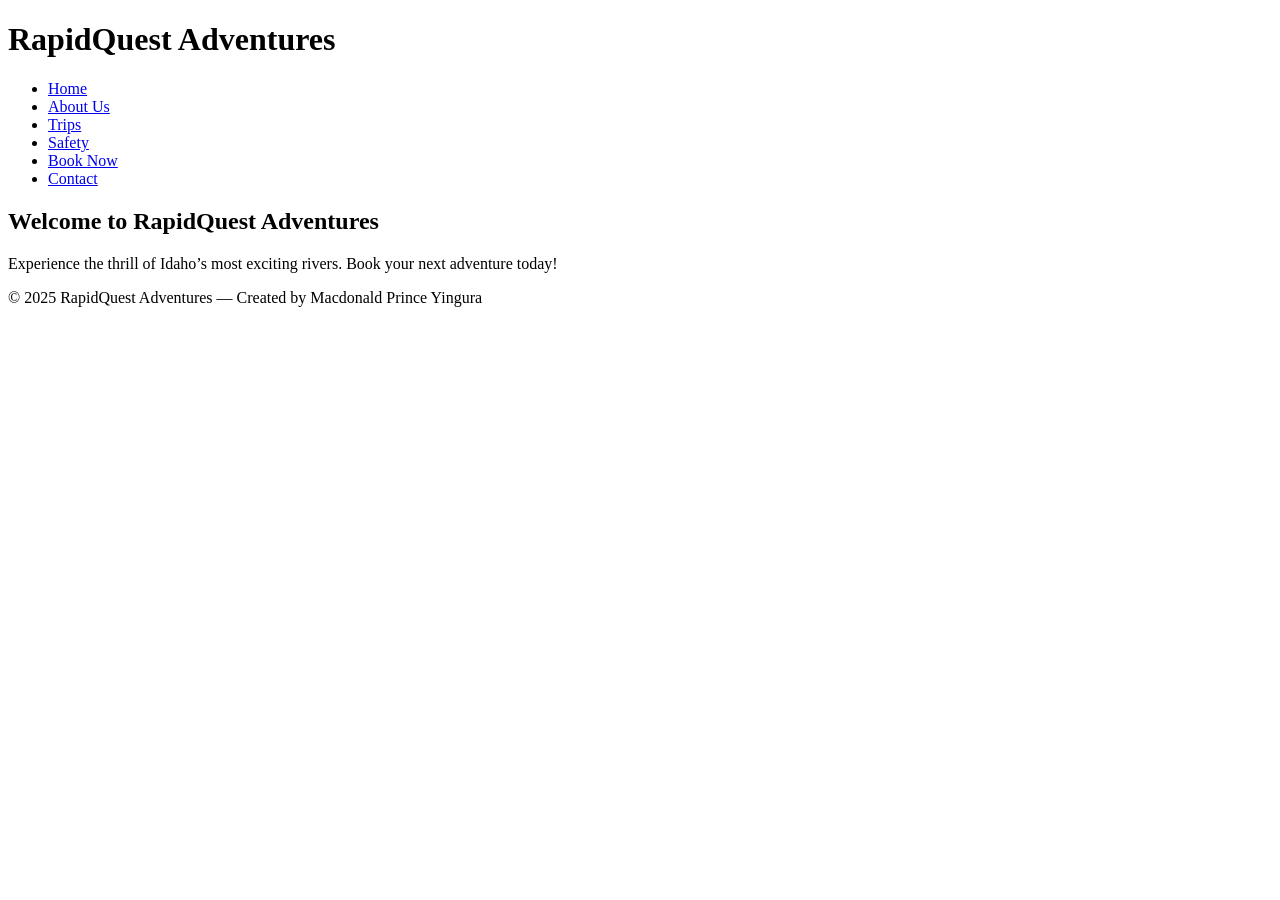
==== wwr/index.html @ fed3cfa1 "Removes personal website Removes the personal website files, including the HTML, images, and styles." ====
<!DOCTYPE html>
<html lang="en">
<head>
    <meta charset="UTF-8">
    <meta name="viewport" content="width=device-width, initial-scale=1.0">
    <meta name="description" content="Welcome to RapidQuest Adventures – Takoradi's best whitewater rafting experience.">
    <meta name="author" content="Macdonald Prince Yingura">
    <title>Home | RapidQuest Adventures</title>
    <link rel="stylesheet" href="styles/rafting.css">
</head>
<body>
    <header>
        <h1>RapidQuest Adventures</h1>
        <nav>
            <ul>
                <li><a href="index.html">Home</a></li>
                <li><a href="about.html">About Us</a></li>
                <li><a href="#">Trips</a></li>
                <li><a href="#">Safety</a></li>
                <li><a href="#">Book Now</a></li>
                <li><a href="#">Contact</a></li>
            </ul>
        </nav>
    </header>
    <main>
        <h2>Welcome to RapidQuest Adventures</h2>
        <p>Experience the thrill of Idaho’s most exciting rivers. Book your next adventure today!</p>
    </main>
    <footer>
        <p>&copy; 2025 RapidQuest Adventures — Created by Macdonald Prince Yingura</p>
    </footer>
</body>
</html>
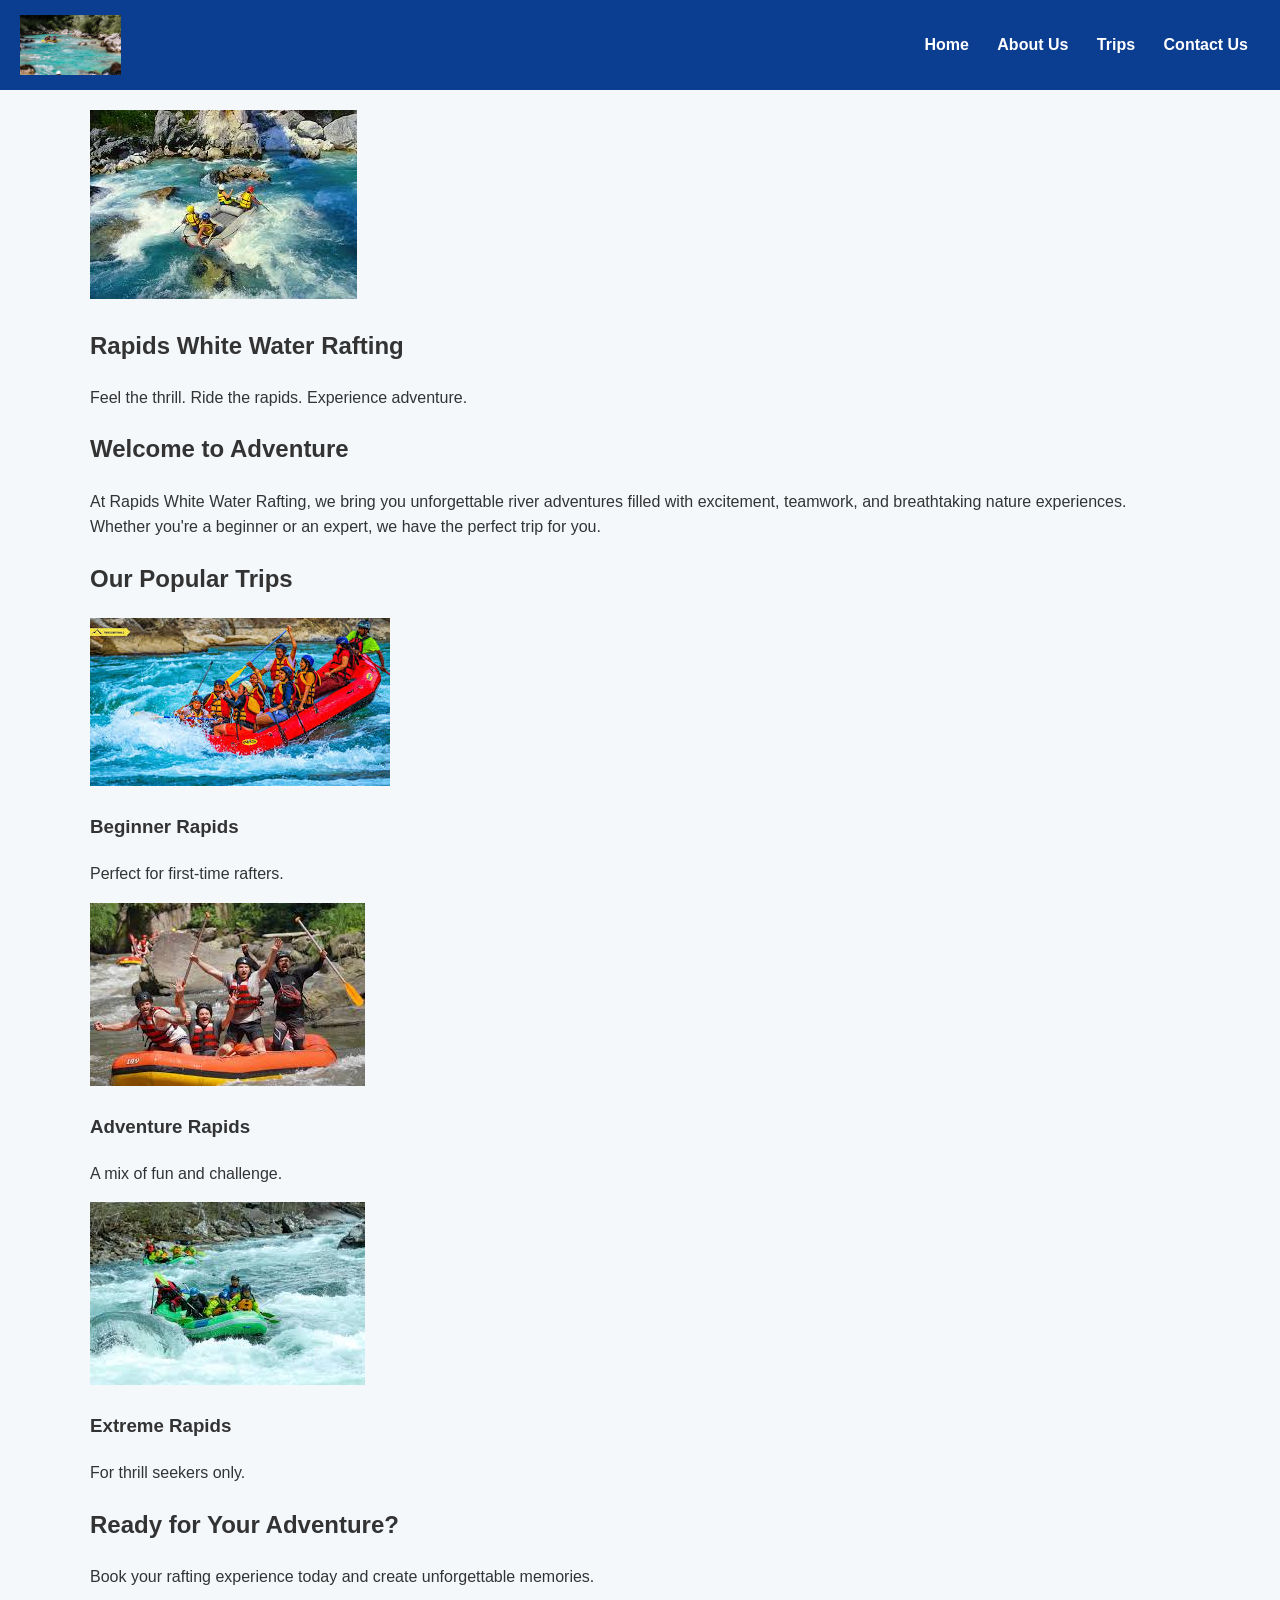
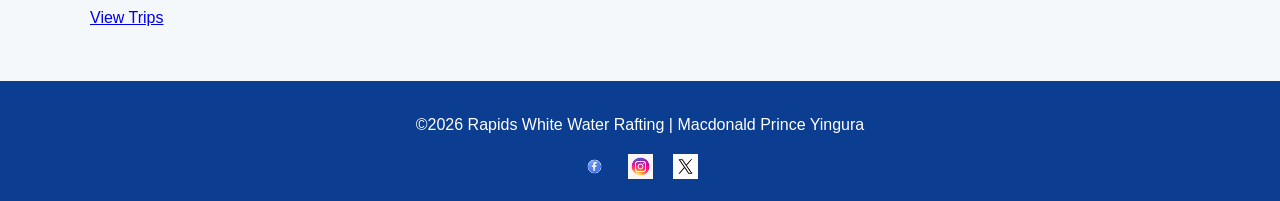
==== commit 6369f720: "week 5 complete" ====
--- a/wwr/index.html
+++ b/wwr/index.html
@@ -1,33 +1,116 @@
 <!DOCTYPE html>
-<html lang="en">
+<html lang="en-US">
+
 <head>
     <meta charset="UTF-8">
     <meta name="viewport" content="width=device-width, initial-scale=1.0">
-    <meta name="description" content="Welcome to RapidQuest Adventures – Takoradi's best whitewater rafting experience.">
+
+    <meta name="description"
+      content="Rapids White Water Rafting home page featuring adventures, trips, and booking information.">
     <meta name="author" content="Macdonald Prince Yingura">
-    <title>Home | RapidQuest Adventures</title>
+
+    <title>Home | Rapids White Water Rafting</title>
+
     <link rel="stylesheet" href="styles/rafting.css">
 </head>
+
 <body>
+
     <header>
-        <h1>RapidQuest Adventures</h1>
+
+        <img src="images/rafting-logo.png" alt="Rafting Logo">
+
         <nav>
-            <ul>
-                <li><a href="index.html">Home</a></li>
-                <li><a href="about.html">About Us</a></li>
-                <li><a href="#">Trips</a></li>
-                <li><a href="#">Safety</a></li>
-                <li><a href="#">Book Now</a></li>
-                <li><a href="#">Contact</a></li>
-            </ul>
+            <a href="index.html">Home</a>
+            <a href="about.html">About Us</a>
+            <a href="trips.html">Trips</a>
+            <a href="contact.html">Contact Us</a>
         </nav>
+
     </header>
+
     <main>
-        <h2>Welcome to RapidQuest Adventures</h2>
-        <p>Experience the thrill of Idaho’s most exciting rivers. Book your next adventure today!</p>
+
+        <!-- HERO SECTION -->
+        <section class="hero">
+            <img src="images/hero.jpg" alt="White water rafting adventure">
+            <h1>Rapids White Water Rafting</h1>
+            <p>Feel the thrill. Ride the rapids. Experience adventure.</p>
+        </section>
+
+        <!-- INTRO SECTION -->
+        <section class="intro">
+            <h2>Welcome to Adventure</h2>
+
+            <p>
+                At Rapids White Water Rafting, we bring you unforgettable river adventures filled
+                with excitement,
+                teamwork, and breathtaking nature experiences. Whether you're a beginner or an
+                expert, we have the perfect trip for you.
+            </p>
+        </section>
+
+        <!-- HIGHLIGHTS SECTION -->
+        <section class="highlights">
+
+            <h2>Our Popular Trips</h2>
+
+            <div class="trip-cards">
+
+                <div class="card">
+                    <img src="images/adventure1.jpg" alt="Beginner rafting trip">
+                    <h3>Beginner Rapids</h3>
+                    <p>Perfect for first-time rafters.</p>
+                </div>
+
+                <div class="card">
+                    <img src="images/adventure2.jpg" alt="Intermediate rafting adventure">
+                    <h3>Adventure Rapids</h3>
+                    <p>A mix of fun and challenge.</p>
+                </div>
+
+                <div class="card">
+                    <img src="images/adventure3.jpg" alt="Extreme rafting experience">
+                    <h3>Extreme Rapids</h3>
+                    <p>For thrill seekers only.</p>
+                </div>
+
+            </div>
+
+        </section>
+
+        <!-- CALL TO ACTION -->
+        <section class="cta">
+            <h2>Ready for Your Adventure?</h2>
+            <p>Book your rafting experience today and create unforgettable memories.</p>
+
+            <a href="trips.html" class="btn">View Trips</a>
+        </section>
+
     </main>
+
     <footer>
-        <p>&copy; 2025 RapidQuest Adventures — Created by Macdonald Prince Yingura</p>
+
+        <p>©2026 Rapids White Water Rafting | Macdonald Prince Yingura</p>
+
+        <nav class="socialmedia">
+
+            <a href="https://facebook.com">
+                <img src="images/facebook.png" alt="Facebook">
+            </a>
+
+            <a href="https://instagram.com">
+                <img src="images/instagram.png" alt="Instagram">
+            </a>
+
+            <a href="https://twitter.com">
+                <img src="images/twitter.png" alt="Twitter">
+            </a>
+
+        </nav>
+
     </footer>
+
 </body>
+
 </html>
--- a/wwr/styles/rafting.css
+++ b/wwr/styles/rafting.css
@@ -0,0 +1,194 @@
+/* =========================
+   GENERAL STYLES
+========================= */
+
+body {
+    font-family: Arial, Helvetica, sans-serif;
+    margin: 0;
+    padding: 0;
+    line-height: 1.6;
+    background-color: #f4f8fb;
+    color: #333;
+}
+
+/* =========================
+   HEADER
+========================= */
+
+header {
+    background-color: #0b3d91;
+    color: white;
+    padding: 15px 20px;
+    display: flex;
+    align-items: center;
+    justify-content: space-between;
+}
+
+header img {
+    height: 60px;
+}
+
+/* =========================
+   NAVIGATION
+========================= */
+
+nav a {
+    color: white;
+    text-decoration: none;
+    margin: 0 12px;
+    font-weight: bold;
+}
+
+nav a:hover {
+    text-decoration: underline;
+}
+
+/* =========================
+   MAIN LAYOUT
+========================= */
+
+main {
+    padding: 20px;
+    max-width: 1100px;
+    margin: auto;
+}
+
+/* =========================
+   CONTACT INFO SECTION
+========================= */
+
+.contact-info {
+    background: white;
+    padding: 20px;
+    margin-bottom: 20px;
+    border-radius: 8px;
+}
+
+/* Map responsiveness */
+iframe {
+    width: 100%;
+    max-width: 100%;
+    border: 0;
+    margin-top: 15px;
+}
+
+/* =========================
+   TEAM SECTION
+========================= */
+
+.employee-profiles {
+    display: flex;
+    flex-wrap: wrap;
+    gap: 20px;
+    justify-content: center;
+}
+
+.employee-profiles figure {
+    background: white;
+    padding: 10px;
+    border-radius: 8px;
+    text-align: center;
+    width: 250px;
+    box-shadow: 0 2px 6px rgba(0, 0, 0, 0.1);
+}
+
+.employee-profiles img {
+    width: 100%;
+    border-radius: 6px;
+}
+
+/* =========================
+   FORM STYLES
+========================= */
+
+.contact-form {
+    background: white;
+    padding: 20px;
+    border-radius: 8px;
+}
+
+form fieldset {
+    border: 1px solid #ccc;
+    margin-bottom: 15px;
+    padding: 15px;
+    border-radius: 6px;
+}
+
+form legend {
+    font-weight: bold;
+}
+
+label {
+    display: block;
+    margin-top: 10px;
+}
+
+input[type="text"],
+input[type="email"],
+textarea {
+    width: 100%;
+    padding: 10px;
+    margin-top: 5px;
+    border: 1px solid #ccc;
+    border-radius: 5px;
+}
+
+input[type="radio"],
+input[type="checkbox"] {
+    margin-right: 6px;
+}
+
+button {
+    background-color: #0b3d91;
+    color: white;
+    padding: 10px 20px;
+    border: none;
+    border-radius: 5px;
+    cursor: pointer;
+    margin-top: 10px;
+}
+
+button:hover {
+    background-color: #062a66;
+}
+
+/* =========================
+   FOOTER
+========================= */
+
+footer {
+    background-color: #0b3d91;
+    color: white;
+    text-align: center;
+    padding: 15px;
+    margin-top: 30px;
+}
+
+footer .socialmedia a {
+    margin: 0 8px;
+}
+
+footer img {
+    height: 25px;
+}
+
+/* =========================
+   RESPONSIVE DESIGN
+========================= */
+
+@media (max-width: 768px) {
+    header {
+        flex-direction: column;
+        text-align: center;
+    }
+
+    .employee-profiles {
+        flex-direction: column;
+        align-items: center;
+    }
+
+    nav a {
+        display: inline-block;
+        margin: 8px;
+    }
+}
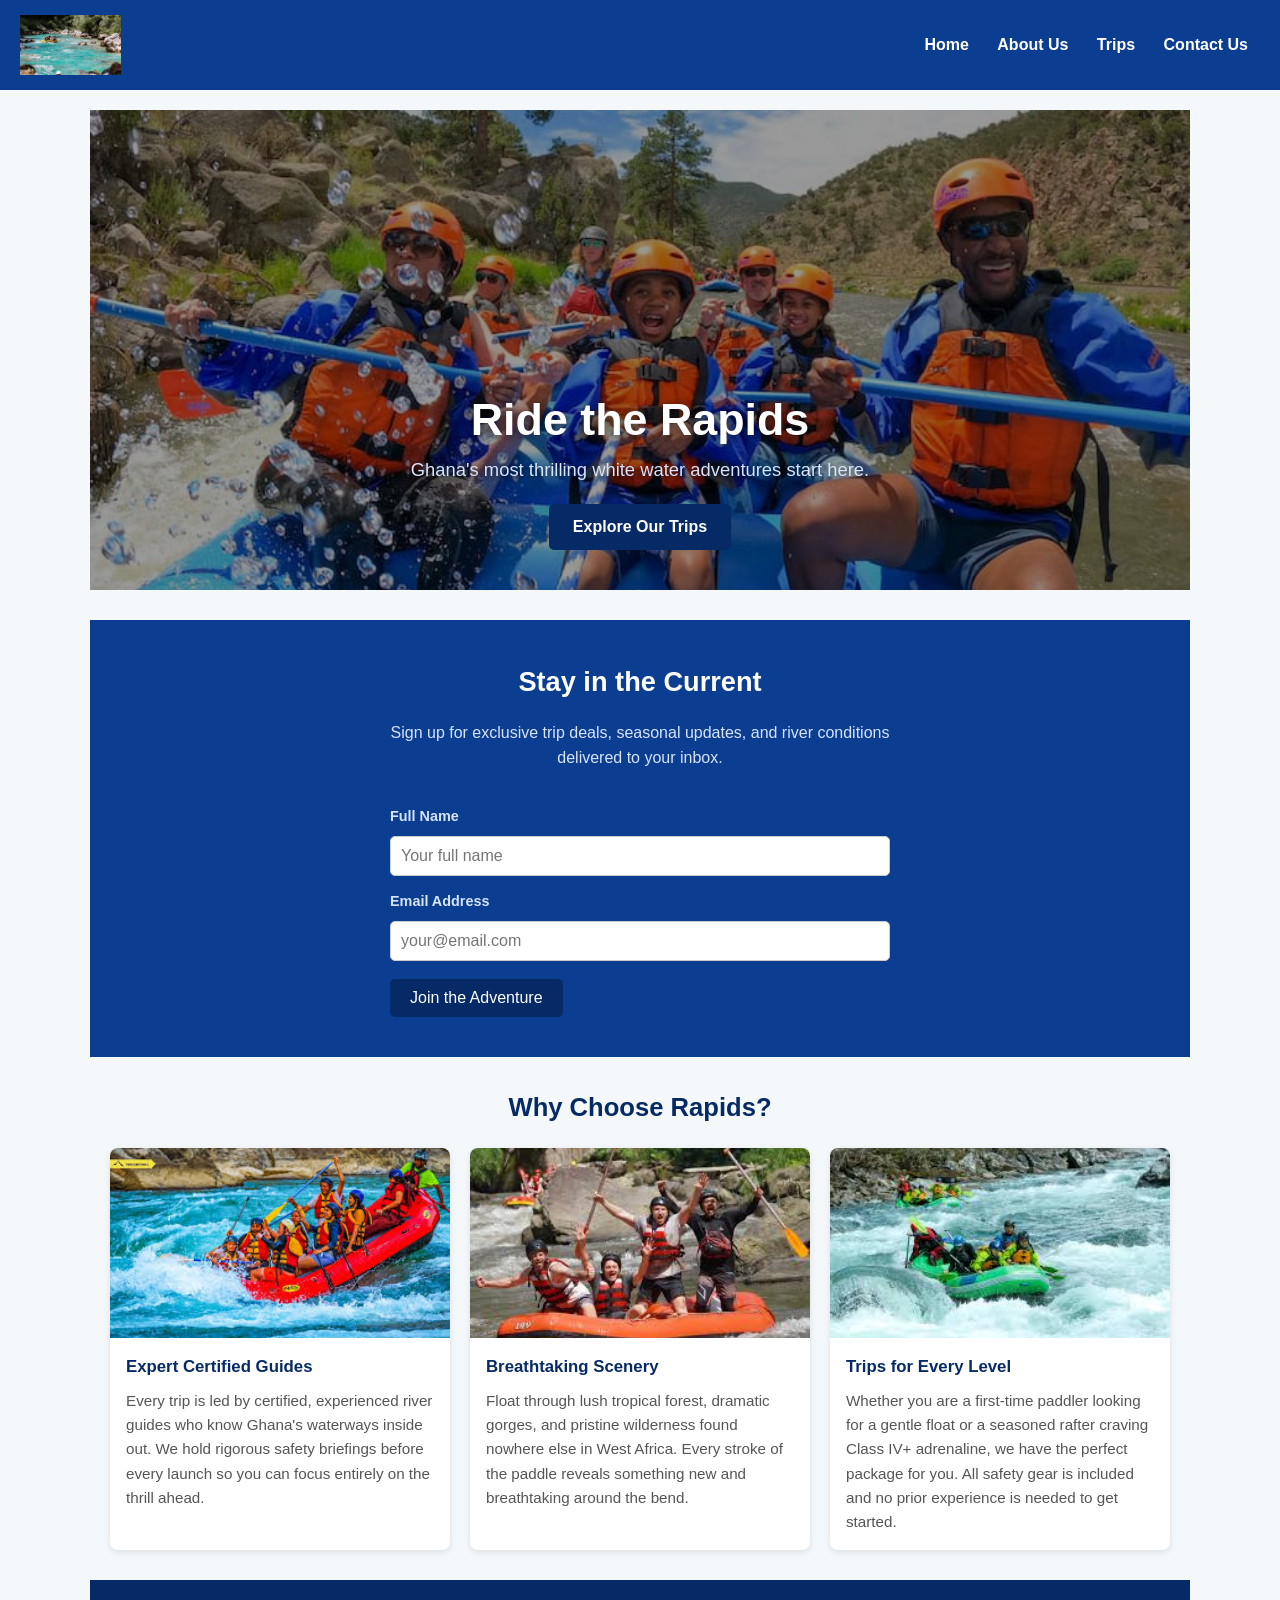
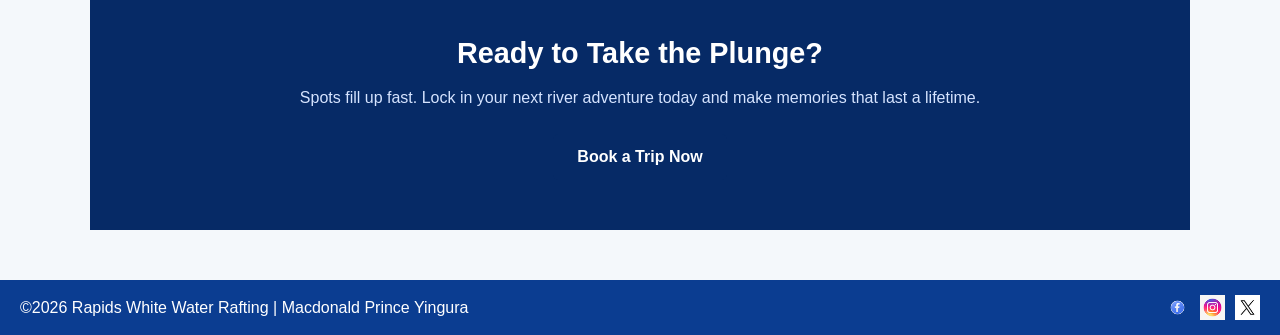
==== commit 05d2f588: "week 6 complete" ====
--- a/wwr/index.html
+++ b/wwr/index.html
@@ -4,9 +4,8 @@
 <head>
     <meta charset="UTF-8">
     <meta name="viewport" content="width=device-width, initial-scale=1.0">
-
     <meta name="description"
-      content="Rapids White Water Rafting home page featuring adventures, trips, and booking information.">
+      content="Rapids White Water Rafting – Ghana's premier river adventure. Book thrilling white water trips, explore packages, and sign up for exclusive offers.">
     <meta name="author" content="Macdonald Prince Yingura">
 
     <title>Home | Rapids White Water Rafting</title>
@@ -17,98 +16,118 @@
 <body>
 
     <header>
-
         <img src="images/rafting-logo.png" alt="Rafting Logo">
-
         <nav>
             <a href="index.html">Home</a>
             <a href="about.html">About Us</a>
             <a href="trips.html">Trips</a>
             <a href="contact.html">Contact Us</a>
         </nav>
-
     </header>
 
     <main>
 
-        <!-- HERO SECTION -->
+        <!-- HERO SECTION: full-width image with absolutely positioned heading -->
         <section class="hero">
-            <img src="images/hero.jpg" alt="White water rafting adventure">
-            <h1>Rapids White Water Rafting</h1>
-            <p>Feel the thrill. Ride the rapids. Experience adventure.</p>
+            <img src="images/hero.jpg" alt="Rafters paddling through churning white water rapids">
+            <div class="hero-text">
+                <h1>Ride the Rapids</h1>
+                <p>Ghana's most thrilling white water adventures start here.</p>
+                <a href="trips.html" class="btn">Explore Our Trips</a>
+            </div>
         </section>
 
-        <!-- INTRO SECTION -->
-        <section class="intro">
-            <h2>Welcome to Adventure</h2>
+        <!-- NEWSLETTER SIGN-UP -->
+        <section class="newsletter">
+            <div class="newsletter-inner">
+                <h2>Stay in the Current</h2>
+                <p>Sign up for exclusive trip deals, seasonal updates, and river conditions
+                    delivered to your inbox.</p>
+                <form class="newsletter-form" action="#" method="get">
+                    <label for="sub-name">Full Name</label>
+                    <input type="text" id="sub-name" name="sub-name" placeholder="Your full name"
+                      required>
 
-            <p>
-                At Rapids White Water Rafting, we bring you unforgettable river adventures filled
-                with excitement,
-                teamwork, and breathtaking nature experiences. Whether you're a beginner or an
-                expert, we have the perfect trip for you.
-            </p>
+                    <label for="sub-email">Email Address</label>
+                    <input type="email" id="sub-email" name="sub-email" placeholder="your@email.com"
+                      required>
+
+                    <button type="submit">Join the Adventure</button>
+                </form>
+            </div>
         </section>
 
-        <!-- HIGHLIGHTS SECTION -->
-        <section class="highlights">
+        <!-- WHY RAPIDS – CSS GRID SECTION -->
+        <section class="why-rapids">
+            <h2>Why Choose Rapids?</h2>
+            <div class="why-grid">
 
-            <h2>Our Popular Trips</h2>
+                <article class="why-card">
+                    <img src="images/adventure1.jpg" alt="Rafters navigating wild rapids together">
+                    <div class="why-card-text">
+                        <h3>Expert Certified Guides</h3>
+                        <p>Every trip is led by certified, experienced river guides who know Ghana's
+                            waterways
+                            inside out. We hold rigorous safety briefings before every launch so you
+                            can
+                            focus entirely on the thrill ahead.</p>
+                    </div>
+                </article>
 
-            <div class="trip-cards">
+                <article class="why-card">
+                    <img src="images/adventure2.jpg"
+                      alt="Scenic calm river stretch surrounded by tropical jungle">
+                    <div class="why-card-text">
+                        <h3>Breathtaking Scenery</h3>
+                        <p>Float through lush tropical forest, dramatic gorges, and pristine
+                            wilderness found
+                            nowhere else in West Africa. Every stroke of the paddle reveals
+                            something
+                            new and breathtaking around the bend.</p>
+                    </div>
+                </article>
 
-                <div class="card">
-                    <img src="images/adventure1.jpg" alt="Beginner rafting trip">
-                    <h3>Beginner Rapids</h3>
-                    <p>Perfect for first-time rafters.</p>
-                </div>
-
-                <div class="card">
-                    <img src="images/adventure2.jpg" alt="Intermediate rafting adventure">
-                    <h3>Adventure Rapids</h3>
-                    <p>A mix of fun and challenge.</p>
-                </div>
-
-                <div class="card">
-                    <img src="images/adventure3.jpg" alt="Extreme rafting experience">
-                    <h3>Extreme Rapids</h3>
-                    <p>For thrill seekers only.</p>
-                </div>
+                <article class="why-card">
+                    <img src="images/adventure3.jpg"
+                      alt="Group of rafters celebrating after completing a run">
+                    <div class="why-card-text">
+                        <h3>Trips for Every Level</h3>
+                        <p>Whether you are a first-time paddler looking for a gentle float or a
+                            seasoned rafter
+                            craving Class IV+ adrenaline, we have the perfect package for you. All
+                            safety
+                            gear is included and no prior experience is needed to get started.</p>
+                    </div>
+                </article>
 
             </div>
-
         </section>
 
-        <!-- CALL TO ACTION -->
-        <section class="cta">
-            <h2>Ready for Your Adventure?</h2>
-            <p>Book your rafting experience today and create unforgettable memories.</p>
-
-            <a href="trips.html" class="btn">View Trips</a>
+        <!-- CALL TO ACTION BANNER -->
+        <section class="cta-banner">
+            <div class="cta-content">
+                <h2>Ready to Take the Plunge?</h2>
+                <p>Spots fill up fast. Lock in your next river adventure today and make memories
+                    that last a lifetime.</p>
+                <a href="trips.html" class="btn">Book a Trip Now</a>
+            </div>
         </section>
 
     </main>
 
     <footer>
-
         <p>©2026 Rapids White Water Rafting | Macdonald Prince Yingura</p>
-
         <nav class="socialmedia">
-
             <a href="https://facebook.com">
                 <img src="images/facebook.png" alt="Facebook">
             </a>
-
             <a href="https://instagram.com">
                 <img src="images/instagram.png" alt="Instagram">
             </a>
-
             <a href="https://twitter.com">
                 <img src="images/twitter.png" alt="Twitter">
             </a>
-
         </nav>
-
     </footer>
 
 </body>
--- a/wwr/styles/rafting.css
+++ b/wwr/styles/rafting.css
@@ -1,6 +1,17 @@
 /* =========================
    GENERAL STYLES
 ========================= */
+
+:root {
+    --primary-color: #062a66;
+    --secondary-color: #0b3d91;
+}
+
+*,
+*::before,
+*::after {
+    box-sizing: border-box;
+}
 
 body {
     font-family: Arial, Helvetica, sans-serif;
@@ -11,6 +22,11 @@
     color: #333;
 }
 
+img {
+    max-width: 100%;
+    display: block;
+}
+
 /* =========================
    HEADER
 ========================= */
@@ -26,6 +42,7 @@
 
 header img {
     height: 60px;
+    width: auto;
 }
 
 /* =========================
@@ -39,8 +56,10 @@
     font-weight: bold;
 }
 
-nav a:hover {
+nav a:hover,
+nav a:focus {
     text-decoration: underline;
+    color: #adc8ff;
 }
 
 /* =========================
@@ -48,9 +67,243 @@
 ========================= */
 
 main {
+    max-width: 1100px;
+    margin: 0 auto;
     padding: 20px;
-    max-width: 1100px;
-    margin: auto;
+}
+
+/* =========================
+   HERO SECTION
+========================= */
+
+.hero {
+    position: relative;
+    width: calc(100% + 40px);
+    margin-left: -20px;
+    margin-right: -20px;
+    overflow: hidden;
+    margin-bottom: 30px;
+}
+
+.hero img {
+    width: 100%;
+    height: 480px;
+    object-fit: cover;
+    object-position: center;
+    display: block;
+    filter: brightness(0.6);
+}
+
+.hero-text {
+    position: absolute;
+    bottom: 2.5rem;
+    left: 50%;
+    transform: translateX(-50%);
+    text-align: center;
+    color: white;
+    width: 90%;
+    max-width: 680px;
+}
+
+.hero-text h1 {
+    font-size: 2.8rem;
+    margin: 0 0 0.5rem;
+    color: white;
+    text-shadow: 0 2px 8px rgba(0, 0, 0, 0.6);
+    line-height: 1.2;
+}
+
+.hero-text p {
+    font-size: 1.15rem;
+    margin: 0 0 1.25rem;
+    color: #d6e4ff;
+    text-shadow: 0 1px 4px rgba(0, 0, 0, 0.5);
+}
+
+/* =========================
+   BUTTONS
+========================= */
+
+.btn {
+    display: inline-block;
+    background-color: var(--primary-color);
+    color: white;
+    padding: 10px 24px;
+    border: none;
+    border-radius: 5px;
+    font-size: 1rem;
+    font-weight: bold;
+    cursor: pointer;
+    text-decoration: none;
+    transition: background-color 0.2s;
+}
+
+.btn:hover,
+.btn:focus {
+    background-color: #041a44;
+    text-decoration: none;
+    color: white;
+}
+
+button {
+    background-color: var(--primary-color);
+    color: white;
+    padding: 10px 20px;
+    border: none;
+    border-radius: 5px;
+    cursor: pointer;
+    margin-top: 10px;
+    font-size: 1rem;
+    font-family: Arial, Helvetica, sans-serif;
+    transition: background-color 0.2s;
+}
+
+button:hover,
+button:focus {
+    background-color: #041a44;
+}
+
+/* =========================
+   NEWSLETTER SECTION
+========================= */
+
+.newsletter {
+    background-color: var(--secondary-color);
+    color: white;
+    padding: 40px 20px;
+    text-align: center;
+    width: calc(100% + 40px);
+    margin-left: -20px;
+    margin-right: -20px;
+    margin-bottom: 30px;
+}
+
+.newsletter-inner {
+    max-width: 500px;
+    margin: 0 auto;
+}
+
+.newsletter h2 {
+    font-size: 1.7rem;
+    margin: 0 0 0.5rem;
+    color: white;
+}
+
+.newsletter p {
+    color: #d6e4ff;
+    margin-bottom: 1.5rem;
+}
+
+.newsletter-form {
+    display: flex;
+    flex-direction: column;
+    gap: 4px;
+    text-align: left;
+}
+
+.newsletter-form label {
+    color: #d6e4ff;
+    font-size: 0.9rem;
+    font-weight: bold;
+    margin-top: 10px;
+    display: block;
+}
+
+.newsletter-form input[type="text"],
+.newsletter-form input[type="email"] {
+    width: 100%;
+    padding: 10px;
+    margin-top: 4px;
+    border: 1px solid #ccc;
+    border-radius: 5px;
+    font-size: 1rem;
+    font-family: Arial, Helvetica, sans-serif;
+    color: #333;
+}
+
+.newsletter-form input:focus {
+    outline: 2px solid #adc8ff;
+    border-color: transparent;
+}
+
+.newsletter-form button {
+    align-self: flex-start;
+    margin-top: 14px;
+}
+
+/* =========================
+   HOME: WHY RAPIDS GRID
+========================= */
+
+.why-rapids {
+    margin-bottom: 30px;
+}
+
+.why-rapids h2 {
+    font-size: 1.6rem;
+    color: var(--primary-color);
+    margin-bottom: 20px;
+    text-align: center;
+}
+
+.why-grid {
+    display: grid;
+    grid-template-columns: repeat(3, 1fr);
+    gap: 20px;
+}
+
+.why-card {
+    background: white;
+    border-radius: 8px;
+    overflow: hidden;
+    box-shadow: 0 2px 6px rgba(0, 0, 0, 0.1);
+}
+
+.why-card img {
+    width: 100%;
+    height: 190px;
+    object-fit: cover;
+}
+
+.why-card-text {
+    padding: 16px;
+}
+
+.why-card-text h3 {
+    color: var(--primary-color);
+    margin: 0 0 8px;
+    font-size: 1.05rem;
+}
+
+.why-card-text p {
+    font-size: 0.95rem;
+    color: #555;
+    margin: 0;
+}
+
+/* =========================
+   CTA BANNER
+========================= */
+
+.cta-banner {
+    background-color: var(--primary-color);
+    color: white;
+    text-align: center;
+    padding: 50px 20px;
+    width: calc(100% + 40px);
+    margin-left: -20px;
+    margin-right: -20px;
+}
+
+.cta-content h2 {
+    font-size: 1.8rem;
+    color: white;
+    margin: 0 0 0.5rem;
+}
+
+.cta-content p {
+    color: #d6e4ff;
+    margin: 0 0 1.5rem;
 }
 
 /* =========================
@@ -64,12 +317,12 @@
     border-radius: 8px;
 }
 
-/* Map responsiveness */
-iframe {
+.contact-info iframe {
     width: 100%;
     max-width: 100%;
     border: 0;
     margin-top: 15px;
+    border-radius: 6px;
 }
 
 /* =========================
@@ -81,6 +334,7 @@
     flex-wrap: wrap;
     gap: 20px;
     justify-content: center;
+    padding: 20px 0;
 }
 
 .employee-profiles figure {
@@ -90,9 +344,10 @@
     text-align: center;
     width: 250px;
     box-shadow: 0 2px 6px rgba(0, 0, 0, 0.1);
-}
-
-.employee-profiles img {
+    margin: 0;
+}
+
+.employee-profiles figure img {
     width: 100%;
     border-radius: 6px;
 }
@@ -116,6 +371,7 @@
 
 form legend {
     font-weight: bold;
+    color: var(--primary-color);
 }
 
 label {
@@ -131,25 +387,246 @@
     margin-top: 5px;
     border: 1px solid #ccc;
     border-radius: 5px;
+    font-family: Arial, Helvetica, sans-serif;
+    font-size: 1rem;
+}
+
+input[type="text"]:focus,
+input[type="email"]:focus,
+textarea:focus {
+    outline: 2px solid var(--secondary-color);
+    border-color: transparent;
 }
 
 input[type="radio"],
 input[type="checkbox"] {
+    width: auto;
     margin-right: 6px;
 }
 
-button {
-    background-color: #0b3d91;
-    color: white;
-    padding: 10px 20px;
-    border: none;
-    border-radius: 5px;
-    cursor: pointer;
+label.newsletter {
+    display: flex;
+    align-items: center;
+    gap: 8px;
     margin-top: 10px;
-}
-
-button:hover {
-    background-color: #062a66;
+    font-size: 0.95rem;
+    background: none;
+    padding: 0;
+}
+
+/* =========================
+   TRIPS PAGE: CTA STRIP
+========================= */
+
+.trips-cta {
+    background-color: #d6e4ff;
+    padding: 18px 20px;
+    display: flex;
+    align-items: center;
+    justify-content: center;
+    gap: 20px;
+    flex-wrap: wrap;
+    text-align: center;
+    margin-bottom: 30px;
+    border-radius: 8px;
+}
+
+.trips-cta p {
+    margin: 0;
+    font-size: 1.05rem;
+    color: var(--primary-color);
+    font-weight: bold;
+}
+
+/* =========================
+   TRIPS PAGE: TRIP CARDS GRID
+========================= */
+
+.trip-details {
+    margin-bottom: 30px;
+}
+
+.trip-details h2 {
+    font-size: 1.6rem;
+    color: var(--primary-color);
+    margin-bottom: 20px;
+    text-align: center;
+}
+
+.trips-grid {
+    display: grid;
+    grid-template-columns: repeat(3, 1fr);
+    gap: 20px;
+}
+
+.trip-card {
+    background: white;
+    border-radius: 8px;
+    overflow: hidden;
+    box-shadow: 0 2px 6px rgba(0, 0, 0, 0.1);
+    display: flex;
+    flex-direction: column;
+}
+
+.trip-card img {
+    width: 100%;
+    height: 200px;
+    object-fit: cover;
+}
+
+.trip-card-body {
+    padding: 16px;
+    flex: 1;
+    display: flex;
+    flex-direction: column;
+}
+
+.trip-badge {
+    display: inline-block;
+    background-color: var(--secondary-color);
+    color: white;
+    font-size: 0.75rem;
+    font-weight: bold;
+    padding: 3px 10px;
+    border-radius: 4px;
+    margin-bottom: 8px;
+    align-self: flex-start;
+    letter-spacing: 0.04em;
+}
+
+.trip-card-body h3 {
+    font-size: 1.1rem;
+    color: var(--primary-color);
+    margin: 0 0 8px;
+}
+
+.trip-card-body p {
+    font-size: 0.95rem;
+    color: #555;
+    flex: 1;
+    margin-bottom: 12px;
+}
+
+.trip-meta {
+    list-style: none;
+    padding: 0;
+    margin: 0;
+    border-top: 1px solid #e0e8f5;
+    padding-top: 10px;
+    display: grid;
+    grid-template-columns: 1fr 1fr;
+    gap: 4px 10px;
+    font-size: 0.88rem;
+    color: #333;
+}
+
+/* =========================
+   TRIPS PAGE: TABLE
+========================= */
+
+.trips-table-section {
+    margin-bottom: 30px;
+}
+
+.trips-table-section h2 {
+    font-size: 1.6rem;
+    color: var(--primary-color);
+    margin-bottom: 16px;
+    text-align: center;
+}
+
+.table-wrapper {
+    overflow-x: auto;
+}
+
+.trips-table {
+    width: 100%;
+    border-collapse: collapse;
+    background: white;
+    font-size: 0.95rem;
+    box-shadow: 0 2px 6px rgba(0, 0, 0, 0.1);
+}
+
+.trips-table caption {
+    caption-side: bottom;
+    font-size: 0.82rem;
+    color: #666;
+    padding: 6px;
+    text-align: left;
+}
+
+.trips-table thead {
+    background-color: var(--primary-color);
+    color: white;
+}
+
+.trips-table thead th {
+    padding: 12px 14px;
+    text-align: left;
+    font-size: 0.85rem;
+    letter-spacing: 0.03em;
+}
+
+.trips-table tbody tr {
+    border-bottom: 1px solid #e0e8f5;
+}
+
+.trips-table tbody tr:last-child {
+    border-bottom: none;
+}
+
+.trips-table tbody tr:nth-child(even) {
+    background-color: #f0f5ff;
+}
+
+.trips-table tbody td {
+    padding: 12px 14px;
+    color: #333;
+}
+
+/* =========================
+   ABOUT PAGE
+========================= */
+
+.history,
+.mission,
+.adventures {
+    background: white;
+    padding: 20px;
+    margin-bottom: 20px;
+    border-radius: 8px;
+}
+
+.history h2,
+.mission h2,
+.adventures h2 {
+    color: var(--primary-color);
+    margin-top: 0;
+}
+
+.adventure-gallery {
+    display: grid;
+    grid-template-columns: repeat(auto-fit, minmax(200px, 1fr));
+    gap: 16px;
+    margin-top: 16px;
+}
+
+.adventure-gallery figure {
+    margin: 0;
+    text-align: center;
+}
+
+.adventure-gallery figure img {
+    width: 100%;
+    height: 170px;
+    object-fit: cover;
+    border-radius: 6px;
+}
+
+.adventure-gallery figcaption {
+    font-size: 0.88rem;
+    color: #666;
+    margin-top: 6px;
 }
 
 /* =========================
@@ -159,27 +636,67 @@
 footer {
     background-color: #0b3d91;
     color: white;
-    text-align: center;
-    padding: 15px;
+    padding: 15px 20px;
     margin-top: 30px;
-}
-
-footer .socialmedia a {
-    margin: 0 8px;
-}
-
-footer img {
+    display: flex;
+    align-items: center;
+    justify-content: space-between;
+    flex-wrap: wrap;
+    gap: 10px;
+}
+
+footer p {
+    margin: 0;
+    color: white;
+}
+
+.socialmedia {
+    display: flex;
+    gap: 10px;
+    align-items: center;
+}
+
+.socialmedia a {
+    margin: 0;
+}
+
+.socialmedia img {
     height: 25px;
-}
-
-/* =========================
-   RESPONSIVE DESIGN
+    width: 25px;
+    object-fit: contain;
+}
+
+/* =========================
+   RESPONSIVE
 ========================= */
 
 @media (max-width: 768px) {
     header {
         flex-direction: column;
         text-align: center;
+        gap: 10px;
+    }
+
+    nav a {
+        display: inline-block;
+        margin: 8px;
+    }
+
+    .hero img {
+        height: 300px;
+    }
+
+    .hero-text h1 {
+        font-size: 1.8rem;
+    }
+
+    .why-grid,
+    .trips-grid {
+        grid-template-columns: 1fr;
+    }
+
+    .trips-cta {
+        flex-direction: column;
     }
 
     .employee-profiles {
@@ -187,8 +704,19 @@
         align-items: center;
     }
 
-    nav a {
-        display: inline-block;
-        margin: 8px;
+    footer {
+        flex-direction: column;
+        align-items: center;
+        text-align: center;
+    }
+}
+
+@media (max-width: 480px) {
+    .hero-text h1 {
+        font-size: 1.4rem;
+    }
+
+    .trip-meta {
+        grid-template-columns: 1fr;
     }
 }
